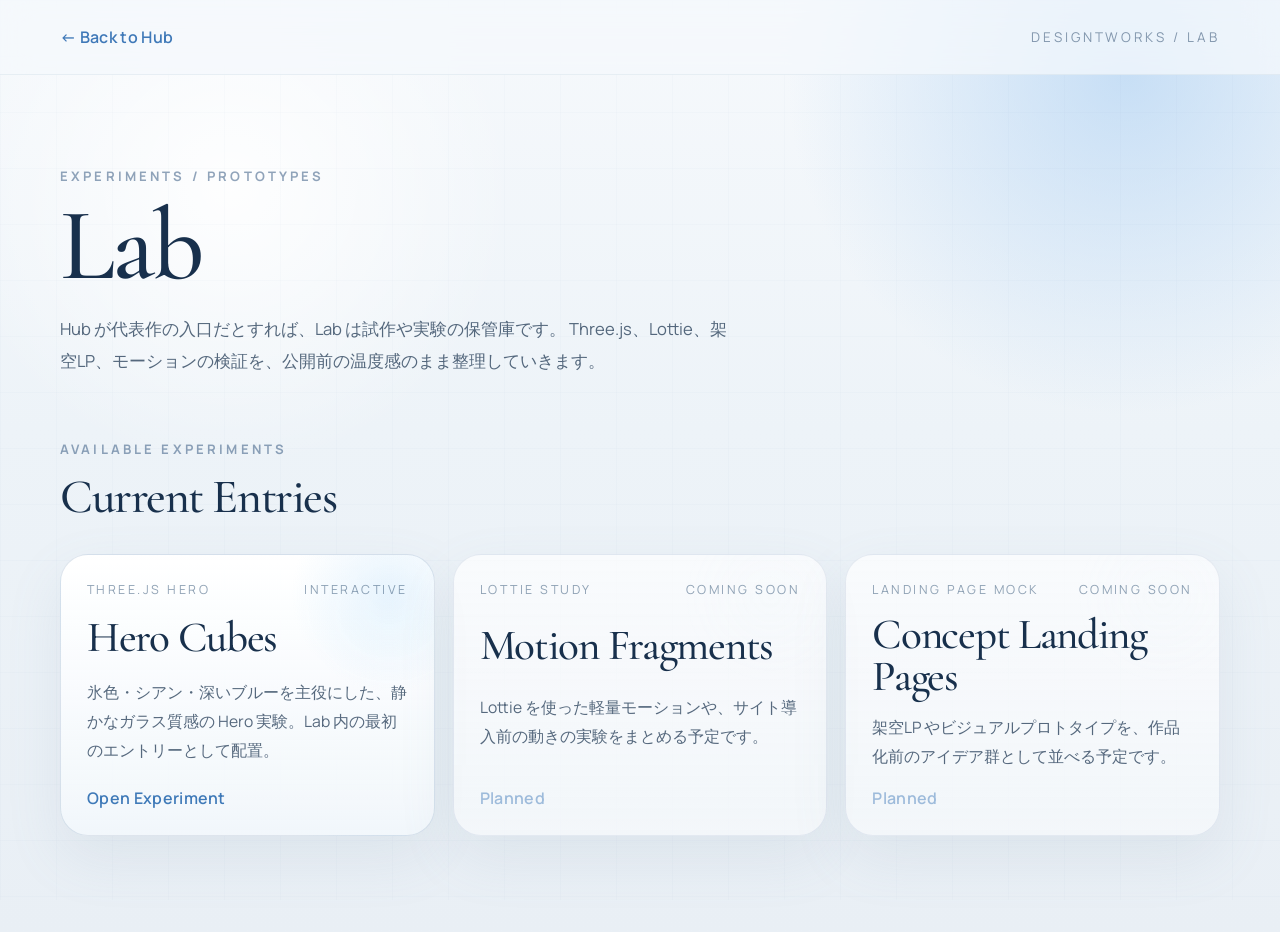
==== lab/index.html @ 9a703c98 "add lab pages and hero cubes prototype" ====
<!doctype html>
<html lang="ja">
  <head>
    <meta charset="UTF-8" />
    <meta name="viewport" content="width=device-width, initial-scale=1.0" />
    <title>Lab | DesignTworks</title>
    <meta
      name="description"
      content="DesignTworks Lab. Experiments, prototypes, and motion studies collected in one place."
    />
    <link rel="preconnect" href="https://fonts.googleapis.com" />
    <link rel="preconnect" href="https://fonts.gstatic.com" crossorigin />
    <link
      href="https://fonts.googleapis.com/css2?family=Cormorant+Garamond:wght@400;500;600&family=Manrope:wght@400;500;600;700&display=swap"
      rel="stylesheet"
    />
    <link rel="stylesheet" href="css/style.css" />
  </head>
  <body>
    <div class="page-shell">
      <header class="lab-header">
        <div class="lab-header__inner">
          <a class="lab-header__back" href="../index.html">Back to Hub</a>
          <p class="lab-header__label">DesignTworks / Lab</p>
        </div>
      </header>

      <main class="lab-main">
        <section class="lab-hero" aria-labelledby="lab-title">
          <p class="lab-hero__eyebrow">Experiments / Prototypes</p>
          <h1 class="lab-hero__title" id="lab-title">Lab</h1>
          <p class="lab-hero__lead">
            Hub が代表作の入口だとすれば、Lab は試作や実験の保管庫です。
            Three.js、Lottie、架空LP、モーションの検証を、公開前の温度感のまま整理していきます。
          </p>
        </section>

        <section class="lab-section" aria-labelledby="lab-list-title">
          <div class="section-head">
            <p class="section-head__eyebrow">Available Experiments</p>
            <h2 class="section-head__title" id="lab-list-title">
              Current Entries
            </h2>
          </div>

          <div class="lab-grid">
            <a class="lab-card lab-card--featured" href="./hero-cubes/index.html">
              <div class="lab-card__meta">
                <span>Three.js Hero</span>
                <span>Interactive</span>
              </div>
              <h3 class="lab-card__title">Hero Cubes</h3>
              <p class="lab-card__text">
                氷色・シアン・深いブルーを主役にした、静かなガラス質感の
                Hero 実験。Lab 内の最初のエントリーとして配置。
              </p>
              <span class="lab-card__link">Open Experiment</span>
            </a>

            <article class="lab-card lab-card--placeholder" aria-disabled="true">
              <div class="lab-card__meta">
                <span>Lottie Study</span>
                <span>Coming Soon</span>
              </div>
              <h3 class="lab-card__title">Motion Fragments</h3>
              <p class="lab-card__text">
                Lottie を使った軽量モーションや、サイト導入前の動きの実験をまとめる予定です。
              </p>
              <span class="lab-card__link">Planned</span>
            </article>

            <article class="lab-card lab-card--placeholder" aria-disabled="true">
              <div class="lab-card__meta">
                <span>Landing Page Mock</span>
                <span>Coming Soon</span>
              </div>
              <h3 class="lab-card__title">Concept Landing Pages</h3>
              <p class="lab-card__text">
                架空LP やビジュアルプロトタイプを、作品化前のアイデア群として並べる予定です。
              </p>
              <span class="lab-card__link">Planned</span>
            </article>
          </div>
        </section>
      </main>
    </div>
  </body>
</html>
---- lab/css/style.css ----
:root {
  --bg: #edf2f7;
  --bg-soft: #f7fafc;
  --panel: rgba(255, 255, 255, 0.74);
  --panel-strong: rgba(255, 255, 255, 0.92);
  --line: rgba(119, 146, 181, 0.16);
  --line-strong: rgba(119, 146, 181, 0.24);
  --text: #18304c;
  --text-soft: rgba(24, 48, 76, 0.72);
  --accent: #3f79b8;
  --accent-soft: rgba(81, 132, 186, 0.16);
  --container: min(1160px, calc(100vw - 48px));
}

* {
  box-sizing: border-box;
}

body {
  margin: 0;
  min-height: 100vh;
  font-family: "Manrope", sans-serif;
  color: var(--text);
  background:
    radial-gradient(circle at 88% 8%, rgba(180, 212, 243, 0.7), transparent 24%),
    radial-gradient(circle at 18% 20%, rgba(255, 255, 255, 0.9), transparent 22%),
    linear-gradient(180deg, #f6f9fc 0%, #edf3f8 46%, #e9eff5 100%);
}

body::before {
  content: "";
  position: fixed;
  inset: 0;
  pointer-events: none;
  background:
    linear-gradient(rgba(111, 142, 176, 0.06) 1px, transparent 1px),
    linear-gradient(90deg, rgba(111, 142, 176, 0.06) 1px, transparent 1px);
  background-size: 56px 56px;
  opacity: 0.42;
}

.page-shell {
  position: relative;
  min-height: 100vh;
}

.lab-header {
  position: sticky;
  top: 0;
  z-index: 10;
  backdrop-filter: blur(16px);
  background: rgba(245, 249, 252, 0.74);
  border-bottom: 1px solid rgba(126, 152, 183, 0.12);
}

.lab-header__inner {
  width: var(--container);
  margin: 0 auto;
  min-height: 74px;
  display: flex;
  align-items: center;
  justify-content: space-between;
  gap: 24px;
}

.lab-header__back,
.lab-card__link {
  color: var(--accent);
  text-decoration: none;
  font-weight: 600;
  letter-spacing: 0.02em;
}

.lab-header__back::before {
  content: "← ";
}

.lab-header__label {
  margin: 0;
  font-size: 0.84rem;
  letter-spacing: 0.22em;
  text-transform: uppercase;
  color: rgba(55, 84, 117, 0.58);
}

.lab-main {
  width: var(--container);
  margin: 0 auto;
  padding: clamp(56px, 8vw, 92px) 0 96px;
}

.lab-hero {
  max-width: 760px;
}

.lab-hero__eyebrow,
.section-head__eyebrow {
  margin: 0;
  font-size: 0.82rem;
  font-weight: 700;
  letter-spacing: 0.24em;
  text-transform: uppercase;
  color: rgba(65, 99, 136, 0.58);
}

.lab-hero__title,
.section-head__title,
.lab-card__title {
  font-family: "Cormorant Garamond", serif;
  font-weight: 500;
  letter-spacing: -0.03em;
}

.lab-hero__title {
  margin: 14px 0 0;
  font-size: clamp(4.2rem, 8vw, 6.6rem);
  line-height: 0.9;
}

.lab-hero__lead {
  margin: 22px 0 0;
  max-width: 680px;
  color: var(--text-soft);
  font-size: clamp(1rem, 1.3vw, 1.08rem);
  line-height: 1.9;
}

.lab-section {
  margin-top: 64px;
}

.section-head {
  display: grid;
  gap: 10px;
}

.section-head__title {
  margin: 0;
  font-size: clamp(2rem, 4vw, 3rem);
}

.lab-grid {
  margin-top: 28px;
  display: grid;
  grid-template-columns: repeat(3, minmax(0, 1fr));
  gap: 18px;
}

.lab-card {
  position: relative;
  display: grid;
  gap: 16px;
  min-height: 280px;
  padding: 26px;
  border-radius: 28px;
  border: 1px solid var(--line);
  background:
    linear-gradient(180deg, rgba(255, 255, 255, 0.92), rgba(247, 250, 252, 0.78)),
    radial-gradient(circle at 88% 10%, rgba(176, 212, 240, 0.18), transparent 28%);
  box-shadow: 0 22px 56px rgba(120, 146, 171, 0.12);
  text-decoration: none;
  color: inherit;
}

.lab-card--featured {
  background:
    radial-gradient(circle at 88% 14%, rgba(159, 211, 249, 0.24), transparent 24%),
    linear-gradient(180deg, rgba(255, 255, 255, 0.97), rgba(243, 248, 252, 0.86));
  border-color: var(--line-strong);
}

.lab-card--placeholder {
  background:
    linear-gradient(180deg, rgba(255, 255, 255, 0.68), rgba(245, 248, 251, 0.78)),
    radial-gradient(circle at 85% 15%, rgba(189, 217, 243, 0.14), transparent 22%);
}

.lab-card__meta {
  display: flex;
  justify-content: space-between;
  gap: 16px;
  font-size: 0.78rem;
  letter-spacing: 0.2em;
  text-transform: uppercase;
  color: rgba(66, 96, 128, 0.58);
}

.lab-card__title {
  margin: 0;
  font-size: clamp(2rem, 3.4vw, 2.7rem);
  line-height: 0.96;
}

.lab-card__text {
  margin: 0;
  color: var(--text-soft);
  line-height: 1.85;
  font-size: 0.98rem;
}

.lab-card__link {
  align-self: end;
}

.lab-card[aria-disabled="true"] .lab-card__link {
  color: rgba(63, 121, 184, 0.48);
}

@media (hover: hover) {
  .lab-card--featured:hover {
    transform: translateY(-3px);
    box-shadow: 0 28px 64px rgba(107, 138, 171, 0.16);
  }
}

@media (max-width: 980px) {
  .lab-grid {
    grid-template-columns: 1fr;
  }
}

@media (max-width: 720px) {
  :root {
    --container: min(100vw - 28px, 1160px);
  }

  .lab-header__inner {
    min-height: 64px;
    gap: 12px;
  }

  .lab-header__label {
    font-size: 0.74rem;
    letter-spacing: 0.18em;
  }

  .lab-card {
    min-height: auto;
    padding: 22px;
    border-radius: 22px;
  }
}
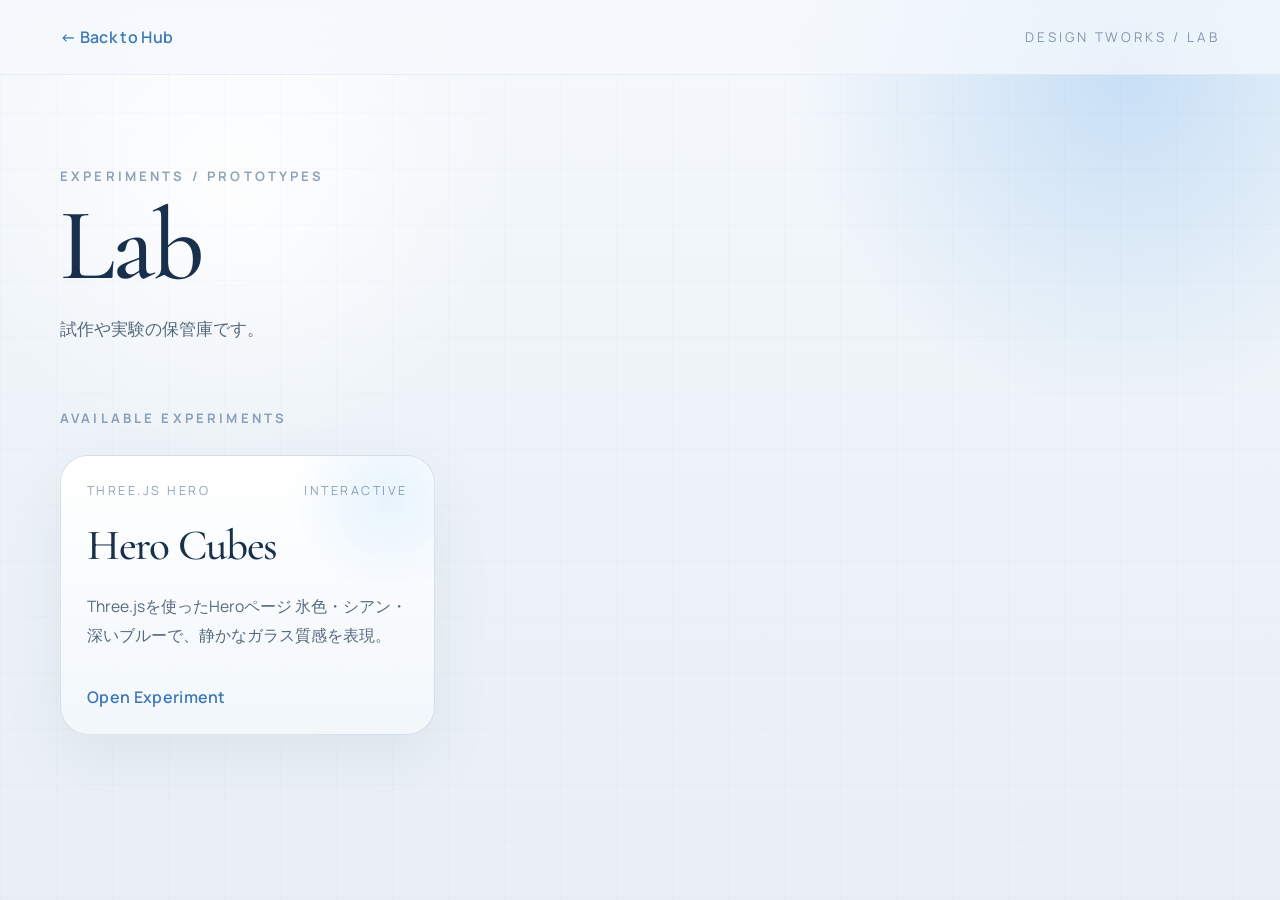
==== commit 3131b2f8: "refine lab landing copy" ====
--- a/lab/index.html
+++ b/lab/index.html
@@ -21,7 +21,7 @@
       <header class="lab-header">
         <div class="lab-header__inner">
           <a class="lab-header__back" href="../index.html">Back to Hub</a>
-          <p class="lab-header__label">DesignTworks / Lab</p>
+          <p class="lab-header__label">Design Tworks / Lab</p>
         </div>
       </header>
 
@@ -29,57 +29,30 @@
         <section class="lab-hero" aria-labelledby="lab-title">
           <p class="lab-hero__eyebrow">Experiments / Prototypes</p>
           <h1 class="lab-hero__title" id="lab-title">Lab</h1>
-          <p class="lab-hero__lead">
-            Hub が代表作の入口だとすれば、Lab は試作や実験の保管庫です。
-            Three.js、Lottie、架空LP、モーションの検証を、公開前の温度感のまま整理していきます。
-          </p>
+          <p class="lab-hero__lead">試作や実験の保管庫です。</p>
         </section>
 
-        <section class="lab-section" aria-labelledby="lab-list-title">
+        <section class="lab-section" aria-label="Available experiments">
           <div class="section-head">
             <p class="section-head__eyebrow">Available Experiments</p>
-            <h2 class="section-head__title" id="lab-list-title">
-              Current Entries
-            </h2>
           </div>
 
           <div class="lab-grid">
-            <a class="lab-card lab-card--featured" href="./hero-cubes/index.html">
+            <a
+              class="lab-card lab-card--featured"
+              href="./hero-cubes/index.html"
+            >
               <div class="lab-card__meta">
                 <span>Three.js Hero</span>
                 <span>Interactive</span>
               </div>
               <h3 class="lab-card__title">Hero Cubes</h3>
               <p class="lab-card__text">
-                氷色・シアン・深いブルーを主役にした、静かなガラス質感の
-                Hero 実験。Lab 内の最初のエントリーとして配置。
+                Three.jsを使ったHeroページ
+                氷色・シアン・深いブルーで、静かなガラス質感を表現。
               </p>
               <span class="lab-card__link">Open Experiment</span>
             </a>
-
-            <article class="lab-card lab-card--placeholder" aria-disabled="true">
-              <div class="lab-card__meta">
-                <span>Lottie Study</span>
-                <span>Coming Soon</span>
-              </div>
-              <h3 class="lab-card__title">Motion Fragments</h3>
-              <p class="lab-card__text">
-                Lottie を使った軽量モーションや、サイト導入前の動きの実験をまとめる予定です。
-              </p>
-              <span class="lab-card__link">Planned</span>
-            </article>
-
-            <article class="lab-card lab-card--placeholder" aria-disabled="true">
-              <div class="lab-card__meta">
-                <span>Landing Page Mock</span>
-                <span>Coming Soon</span>
-              </div>
-              <h3 class="lab-card__title">Concept Landing Pages</h3>
-              <p class="lab-card__text">
-                架空LP やビジュアルプロトタイプを、作品化前のアイデア群として並べる予定です。
-              </p>
-              <span class="lab-card__link">Planned</span>
-            </article>
           </div>
         </section>
       </main>
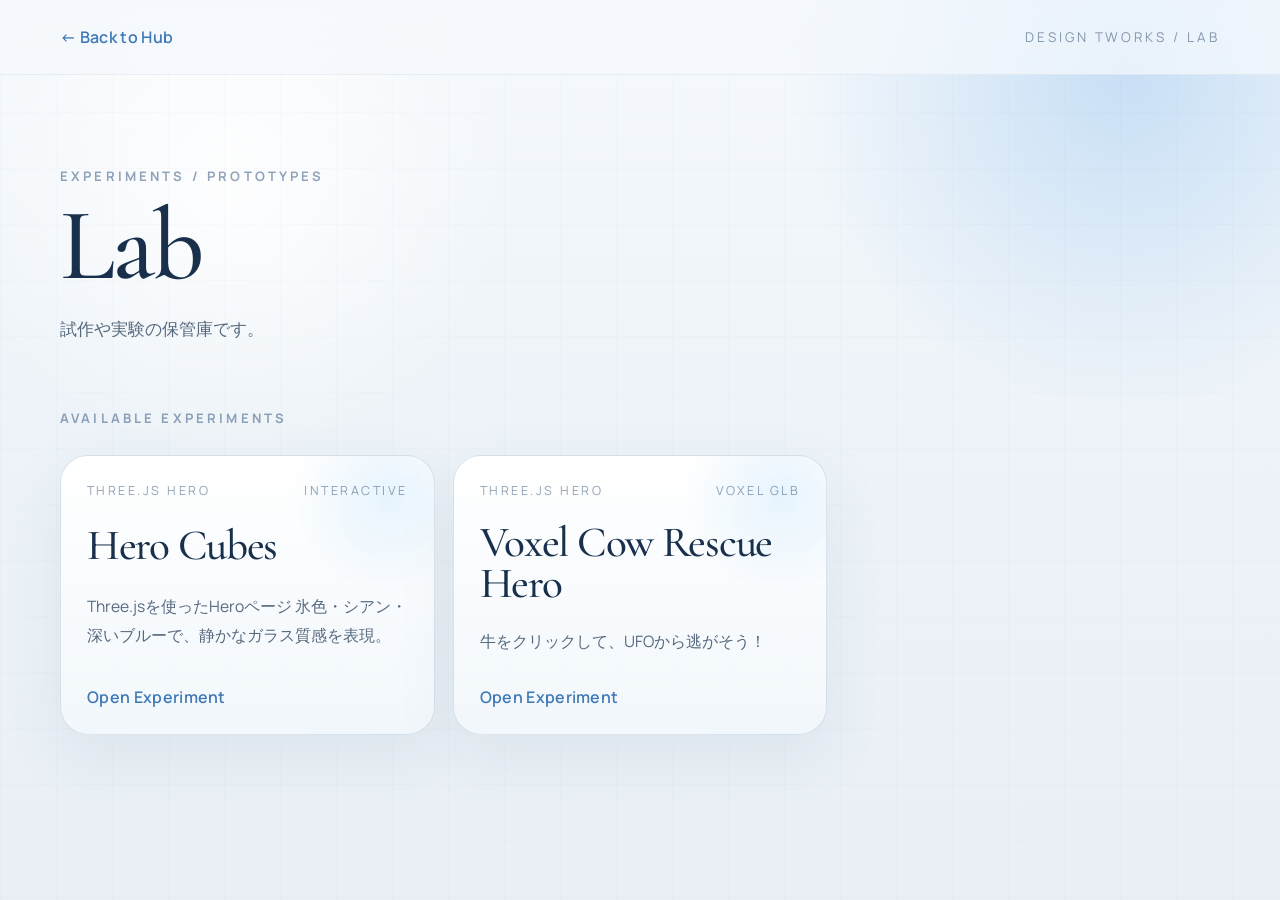
==== commit b15cb52e: "Add voxel cow rescue lab experiment" ====
--- a/lab/index.html
+++ b/lab/index.html
@@ -53,6 +53,19 @@
               </p>
               <span class="lab-card__link">Open Experiment</span>
             </a>
+
+            <a
+              class="lab-card lab-card--featured"
+              href="./voxel-cow-rescue/index.html"
+            >
+              <div class="lab-card__meta">
+                <span>Three.js Hero</span>
+                <span>Voxel GLB</span>
+              </div>
+              <h3 class="lab-card__title">Voxel Cow Rescue Hero</h3>
+              <p class="lab-card__text">牛をクリックして、UFOから逃がそう！</p>
+              <span class="lab-card__link">Open Experiment</span>
+            </a>
           </div>
         </section>
       </main>
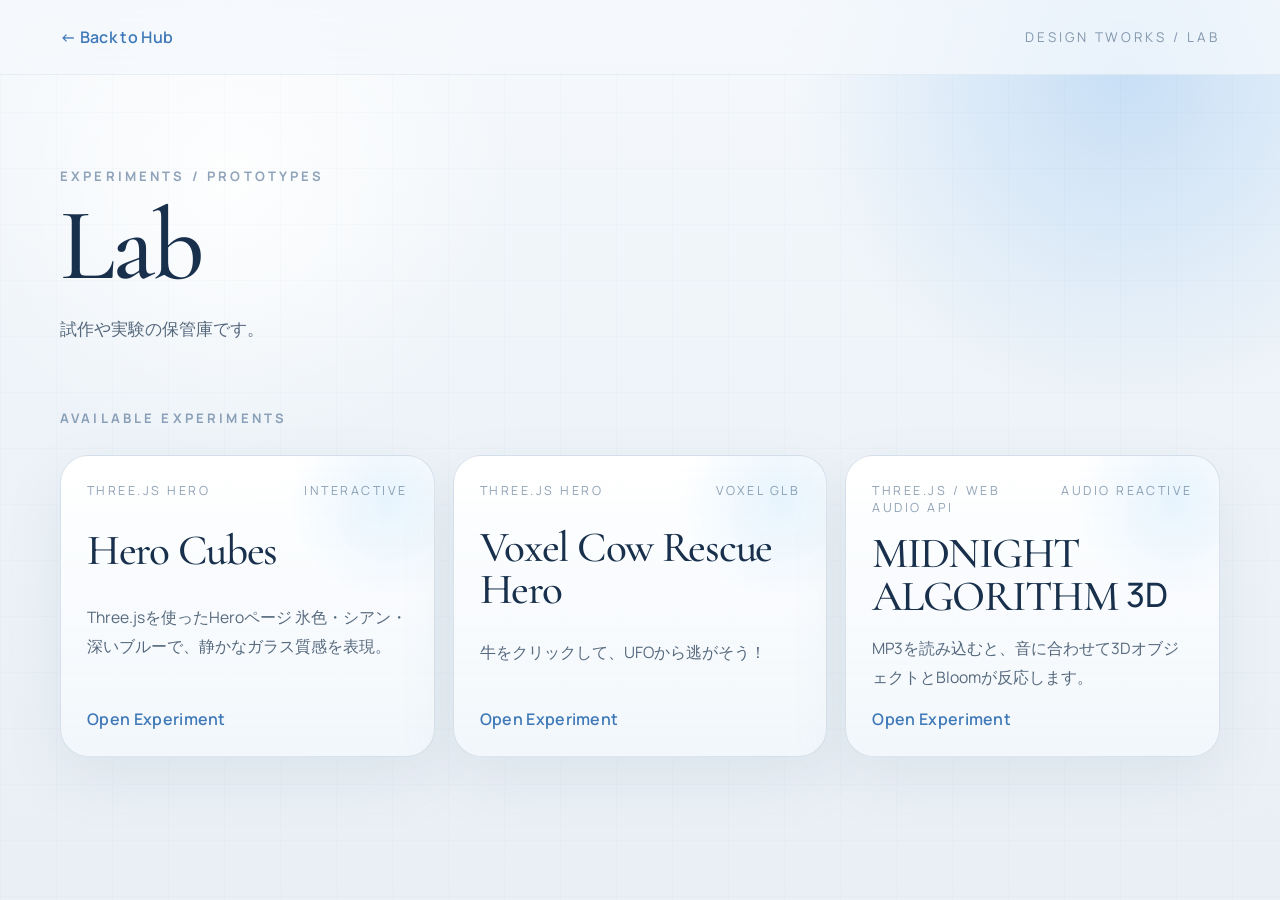
==== commit 26f120ba: "Add Midnight Algorithm 3D lab experiment" ====
--- a/lab/index.html
+++ b/lab/index.html
@@ -66,6 +66,23 @@
               <p class="lab-card__text">牛をクリックして、UFOから逃がそう！</p>
               <span class="lab-card__link">Open Experiment</span>
             </a>
+
+            <a
+              class="lab-card lab-card--featured lab-card--midnight"
+              href="./midnight-algorithm-3d/"
+            >
+              <div class="lab-card__meta">
+                <span>Three.js / Web Audio API</span>
+                <span>Audio Reactive</span>
+              </div>
+              <h3 class="lab-card__title">
+                MIDNIGHT ALGORITHM <span class="lab-card__title-code">3D</span>
+              </h3>
+              <p class="lab-card__text">
+                MP3を読み込むと、音に合わせて3DオブジェクトとBloomが反応します。
+              </p>
+              <span class="lab-card__link">Open Experiment</span>
+            </a>
           </div>
         </section>
       </main>
--- a/lab/css/style.css
+++ b/lab/css/style.css
@@ -202,6 +202,28 @@
   align-self: end;
 }
 
+.lab-card--midnight .lab-card__meta {
+  display: grid;
+  grid-template-columns: minmax(0, 1fr) max-content;
+}
+
+.lab-card--midnight .lab-card__meta span:last-child {
+  justify-self: end;
+  text-align: right;
+}
+
+.lab-card--midnight .lab-card__title {
+  line-height: 1;
+}
+
+.lab-card__title-code {
+  font-family: "Manrope", sans-serif;
+  font-size: 0.78em;
+  font-weight: 500;
+  letter-spacing: 0;
+  vertical-align: 0.08em;
+}
+
 .lab-card[aria-disabled="true"] .lab-card__link {
   color: rgba(63, 121, 184, 0.48);
 }
